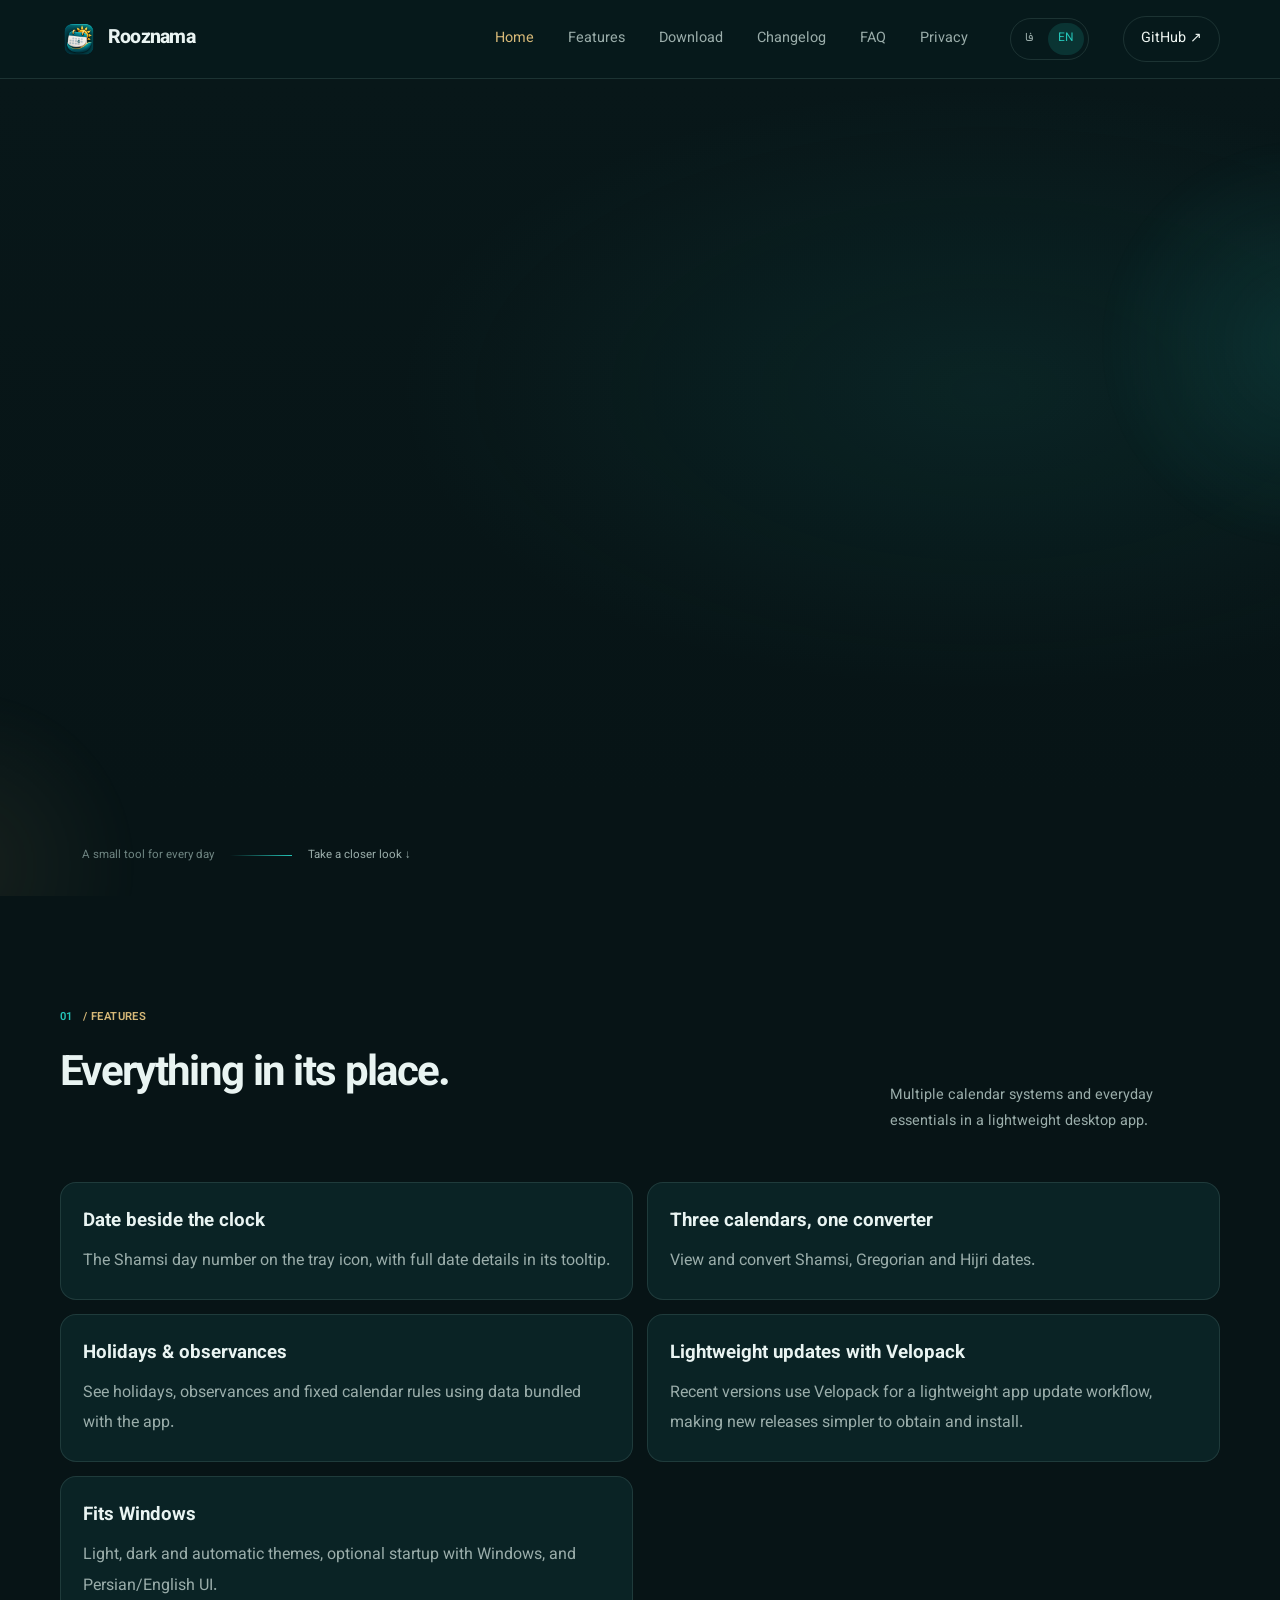
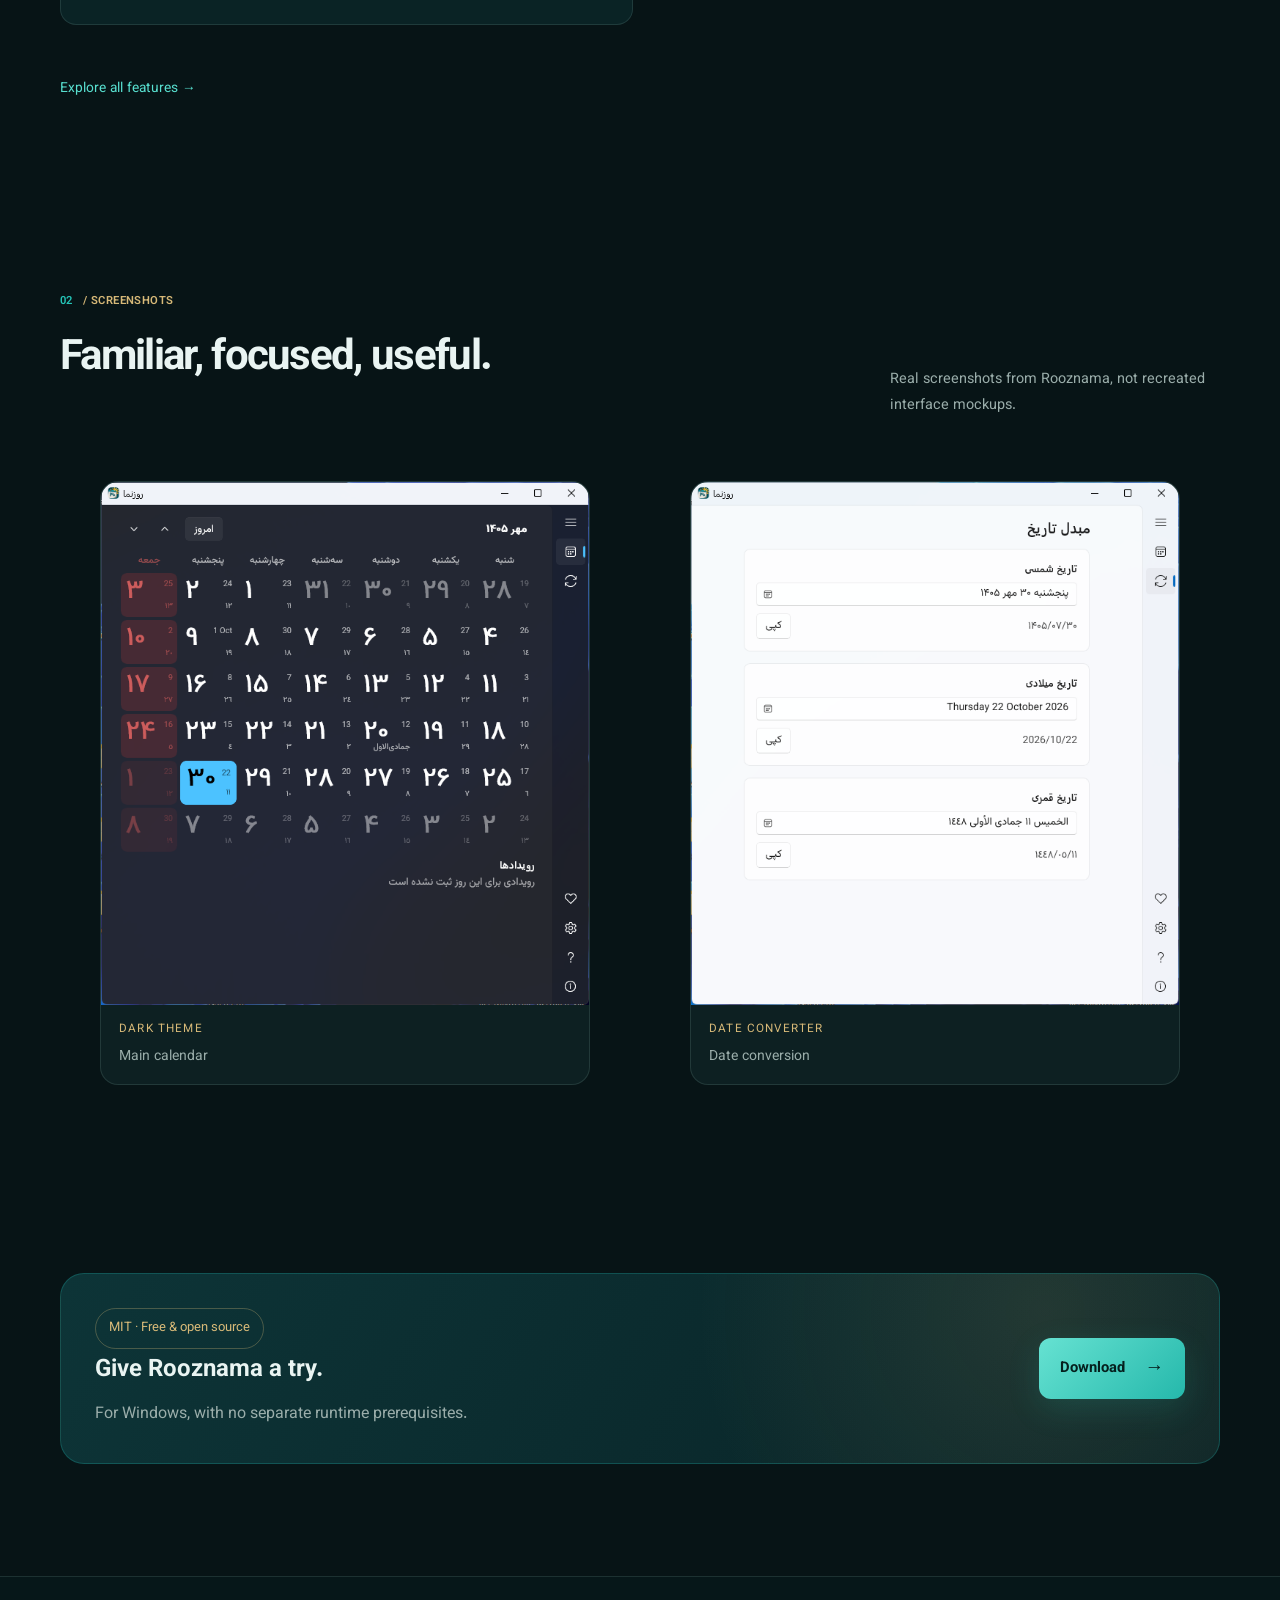
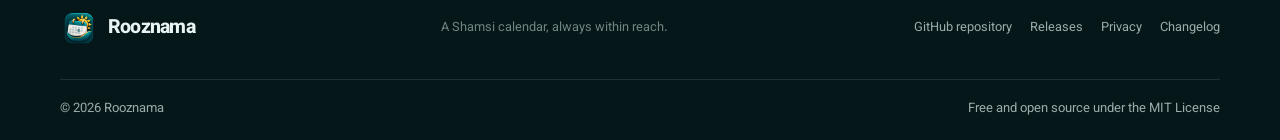
==== docs/en/index.html @ 038b2b31 "docs: Update website with multiple language" ====
<!DOCTYPE html>
<html dir="ltr" lang="en"><head><meta charset="utf-8"/><meta content="width=device-width,initial-scale=1" name="viewport"/><meta content="#071b1d" name="theme-color"/><title>Rooznama | Shamsi Calendar for Windows</title><meta content="Rooznama is a free, open-source Shamsi (Jalali) calendar for Windows, with a system tray date, calendar flyout, Shamsi, Gregorian and Hijri conversion, and lightweight Velopack updates." name="description"/><meta content="index,follow,max-image-preview:large" name="robots"/><link href="https://abulhallaj.github.io/rooznama/en/" rel="canonical"/><link href="../favico.ico" rel="icon" sizes="any"/><link href="../assets/apple-touch-icon.png" rel="apple-touch-icon"/><link href="../styles.css" rel="stylesheet"/><link href="https://abulhallaj.github.io/rooznama/fa/" hreflang="fa" rel="alternate"/><link href="https://abulhallaj.github.io/rooznama/en/" hreflang="en" rel="alternate"/><link href="https://abulhallaj.github.io/rooznama/en/" hreflang="x-default" rel="alternate"/><meta content="website" property="og:type"/><meta content="Rooznama | روزنما" property="og:site_name"/><meta content="Rooznama | Shamsi Calendar for Windows" property="og:title"/><meta content="Rooznama is a free, open-source Shamsi (Jalali) calendar for Windows, with a system tray date, calendar flyout, Shamsi, Gregorian and Hijri conversion, and lightweight Velopack updates." property="og:description"/><meta content="https://abulhallaj.github.io/rooznama/assets/rooznama-icon-512.png" property="og:image"/><meta content="https://abulhallaj.github.io/rooznama/en/" property="og:url"/><script type="application/ld+json">{"@context":"https://schema.org","@type":"SoftwareApplication","name":"Rooznama","alternateName":"روزنما","description":"A free, open-source Shamsi calendar for Windows, with a system tray date, Shamsi, Gregorian and Hijri conversion, and lightweight Velopack updates.","url":"https://abulhallaj.github.io/rooznama/en/","operatingSystem":"Windows 10 version 1809 or later","applicationCategory":"UtilitiesApplication","softwareVersion":"0.10.0","license":"https://github.com/Abulhallaj/rooznama/blob/main/LICENSE","codeRepository":"https://github.com/Abulhallaj/rooznama","downloadUrl":"https://github.com/Abulhallaj/rooznama/releases/latest","offers":{"@type":"Offer","price":"0","priceCurrency":"USD"}}</script></head><body><a class="skip-link" href="#main">Skip to content</a><header class="site-header"><div class="container nav-wrap"><a class="brand" href="./"><img alt="" src="../assets/rooznama-icon-512.png"/><span>Rooznama</span></a><button aria-controls="primary-nav" aria-expanded="false" aria-label="Open menu" class="menu-toggle" type="button"><span></span><span></span></button><nav aria-label="Main navigation" class="nav" id="primary-nav"><a aria-current="page" href="./">Home</a><a href="features/">Features</a><a href="download/">Download</a><a href="changelog/">Changelog</a><a href="faq/">FAQ</a><a href="privacy/">Privacy</a><div class="lang-switch"><a class="" href="../fa/">فا</a><a class="active" href="./">EN</a></div><a class="nav-github" href="https://github.com/Abulhallaj/rooznama" rel="noopener noreferrer" target="_blank">GitHub ↗</a></nav></div></header><main id="main"><section class="hero home-hero" id="top"><div class="hero-glow hero-glow-a"></div><div class="hero-glow hero-glow-b"></div><div class="container hero-grid"><div class="hero-copy reveal"><div class="eyebrow"><span class="eyebrow-dot"></span> A Shamsi calendar for Windows</div><h1>Your date,<br/><span>always within reach.</span></h1><p class="hero-lead">Rooznama brings the Persian (Jalali) calendar to the part of Windows you visit every day: the system tray.</p><p class="hero-detail">See the Shamsi day on the tray icon, open the calendar with a click, and keep Shamsi, Gregorian and Hijri dates close at hand.</p><div class="hero-actions"><a class="button button-primary" href="download/">Get Rooznama <span class="button-arrow">→</span></a><a class="button button-quiet" href="features/">Explore features</a></div><div class="hero-meta"><span>✓ Free &amp; open source</span><span>✓ Works offline for everyday use</span><span>✓ Persian &amp; English</span></div></div><div class="hero-product reveal"><div class="product-window main-window"><div class="window-top"><span class="window-title">Rooznama</span><span class="window-controls">—　□　×</span></div><img alt="Rooznama main calendar window" fetchpriority="high" src="../rooznama_mainwindow.png"/></div><div class="product-window flyout-window"><div class="flyout-label"><span class="live-dot"></span> Always close by</div><img alt="Rooznama calendar flyout beside the taskbar" src="../rooznama_flyoutwindow.png"/></div><div class="tray-tooltip-visual">
<div class="tray-tooltip-picture"><img class="tray-tooltip-light" src="../assets/rooznama_light_traytooltip.png" alt="Rooznama Shamsi and Gregorian date tooltip in light theme" loading="eager"/><img class="tray-tooltip-dark" src="../assets/rooznama_dark_traytooltip.png" alt="Rooznama Shamsi and Gregorian date tooltip in dark theme" loading="eager"/></div>
<span class="tray-tooltip-caption">SYSTEM TRAY · LIVE DATE</span></div></div><div class="container hero-bottom"><span>A small tool for every day</span><span class="scroll-line"></span><a href="#screenshots">Take a closer look ↓</a></div></section>
<section class="home-features section-pad"><div class="container"><div class="section-heading"><div><div class="section-kicker"><span>01</span> / FEATURES</div><h2>Everything in its place.</h2></div><p>Multiple calendar systems and everyday essentials in a lightweight desktop app.</p></div><div class="feature-list"><article><h3>Date beside the clock</h3><p>The Shamsi day number on the tray icon, with full date details in its tooltip.</p></article><article><h3>Three calendars, one converter</h3><p>View and convert Shamsi, Gregorian and Hijri dates.</p></article><article><h3>Holidays &amp; observances</h3><p>See holidays, observances and fixed calendar rules using data bundled with the app.</p></article><article><h3>Lightweight updates with Velopack</h3><p>Recent versions use Velopack for a lightweight app update workflow, making new releases simpler to obtain and install.</p></article><article><h3>Fits Windows</h3><p>Light, dark and automatic themes, optional startup with Windows, and Persian/English UI.</p></article></div><p style="margin-top:24px"><a class="text-link" href="features/">Explore all features →</a></p></div></section>
<section class="home-screens section-pad" id="screenshots"><div class="container"><div class="section-heading"><div><div class="section-kicker"><span>02</span> / SCREENSHOTS</div><h2>Familiar, focused, useful.</h2></div><p>Real screenshots from Rooznama, not recreated interface mockups.</p></div><div class="shot-grid"><figure class="shot-card"><img alt="Rooznama main calendar in dark theme" loading="lazy" src="../assets/rooznama_dark_calendar.png"/><figcaption><small>DARK THEME</small>Main calendar</figcaption></figure><figure class="shot-card"><img alt="Three-calendar date converter in light theme" loading="lazy" src="../assets/rooznama_light_dateconvertor.png"/><figcaption><small>DATE CONVERTER</small>Date conversion</figcaption></figure></div></div></section>
<section class="section-pad"><div class="container"><div class="cta-strip"><div><span class="license-mark">MIT · Free &amp; open source</span><h2>Give Rooznama a try.</h2><p>For Windows, with no separate runtime prerequisites.</p></div><a class="button button-primary" href="download/">Download <span class="button-arrow">→</span></a></div></div></section></main><footer class="site-footer"><div class="container footer-top"><a class="brand" href="./"><img alt="" src="../assets/rooznama-icon-512.png"/><span>Rooznama</span></a><p>A Shamsi calendar, always within reach.</p><div class="footer-links"><a href="https://github.com/Abulhallaj/rooznama" rel="noopener" target="_blank">GitHub repository</a><a href="https://github.com/Abulhallaj/rooznama/releases" rel="noopener" target="_blank">Releases</a><a href="privacy/">Privacy</a><a href="changelog/">Changelog</a></div></div><div class="container footer-bottom"><span>© 2026 Rooznama</span><span>Free and open source under the MIT License</span></div></footer><script defer="" src="../script.js"></script></body></html>
---- docs/styles.css ----
@charset "UTF-8";
@import url(https://fonts.googleapis.com/css2?family=Vazirmatn:wght@400;500;600;700;800&display=swap);
:root{
  color-scheme:dark;
  --bg:#071416;--bg-deep:#050d0f;--surface:#0d2022;--surface-2:#10282a;
  --text:#edf5f1;--muted:#9aadaa;--muted-2:#6f8582;
  --teal:#24c4b7;--teal-bright:#58e0d0;--gold:#d7b978;--line:rgba(179,220,210,.13);
  --font:"Vazirmatn","Segoe UI",Tahoma,sans-serif;
  --max:1160px;--radius:22px;--ease:cubic-bezier(.2,.75,.25,1)
}
*{box-sizing:border-box}
html{scroll-behavior:smooth;scroll-padding-top:90px}
body{margin:0;background:var(--bg);color:var(--text);font-family:var(--font);line-height:1.8;-webkit-font-smoothing:antialiased;overflow-x:hidden}
body:before{content:"";position:fixed;inset:0;pointer-events:none;z-index:-1;opacity:.17;background-image:linear-gradient(rgba(170,220,210,.045) 1px,transparent 1px),linear-gradient(90deg,rgba(170,220,210,.045) 1px,transparent 1px);background-size:64px 64px;mask-image:linear-gradient(to bottom,black,transparent 80%)}
a{color:inherit;text-decoration:none}
button{font:inherit}
img{display:block;max-width:100%}
.container{width:min(var(--max),calc(100% - 48px));margin-inline:auto}
.skip-link{position:absolute;top:-60px;right:20px;padding:10px 16px;background:var(--teal);color:#04201e;border-radius:8px;z-index:200}
.skip-link:focus{top:12px}
.site-header{position:sticky;top:0;z-index:100;background:rgba(5,16,18,.76);border-bottom:1px solid var(--line);backdrop-filter:blur(18px);-webkit-backdrop-filter:blur(18px)}
.nav-wrap{height:76px;display:flex;align-items:center;justify-content:space-between}
.brand{display:inline-flex;align-items:center;gap:12px;font-size:1.22rem;font-weight:800;letter-spacing:-.04em}
.brand-mark{width:31px;height:31px;border:1px solid rgba(88,224,208,.65);border-radius:10px;display:grid;grid-template-columns:repeat(2,1fr);gap:3px;padding:6px;transform:rotate(-7deg);box-shadow:0 0 24px rgba(36,196,183,.14)}
.brand-mark span{background:var(--teal);border-radius:2px}
.brand-mark span:nth-child(2),.brand-mark span:nth-child(3){background:var(--gold)}
.nav{display:flex;align-items:center;gap:34px;color:var(--muted);font-size:.9rem}
.nav>a{transition:color .2s}
.nav>a:hover{color:var(--teal-bright)}
.nav .nav-github{padding:9px 17px;border:1px solid var(--line);border-radius:999px;color:var(--text)}
.nav-github span{color:var(--gold);margin-right:4px}
.menu-toggle{display:none;background:none;border:1px solid var(--line);border-radius:10px;width:44px;height:42px;padding:11px;cursor:pointer}
.menu-toggle span{display:block;height:1px;background:var(--text);margin:6px 0}
.hero{position:relative;min-height:720px;padding:88px 0 30px;overflow:hidden;background:radial-gradient(ellipse at 77% 38%,rgba(22,105,99,.17),transparent 42%),linear-gradient(180deg,#081719 0%,#071416 88%)}
.hero-grid{position:relative;display:grid;grid-template-columns:.92fr 1.08fr;align-items:center;gap:52px;min-height:560px}
.hero-glow{position:absolute;border-radius:50%;filter:blur(2px);pointer-events:none}
.hero-glow-a{width:430px;height:430px;right:-240px;top:50px;background:radial-gradient(circle,rgba(36,196,183,.12),transparent 68%)}
.hero-glow-b{width:360px;height:360px;left:-220px;bottom:-150px;background:radial-gradient(circle,rgba(215,185,120,.08),transparent 70%)}
.eyebrow,.section-kicker{display:flex;align-items:center;gap:10px;color:var(--gold);font-size:.76rem;font-weight:600;letter-spacing:.08em}
.eyebrow{margin-bottom:23px}
.eyebrow-dot,.live-dot{width:7px;height:7px;background:var(--teal);border-radius:50%;box-shadow:0 0 14px var(--teal)}
.hero h1{font-size:clamp(2.7rem,5.4vw,5rem);line-height:1.28;letter-spacing:-.055em;margin:0 0 22px;font-weight:800}
.hero h1 span{color:var(--teal-bright);text-shadow:0 0 42px rgba(36,196,183,.15)}
.hero-lead{font-size:1.18rem;line-height:2;color:#d8e5df;margin:0 0 12px;max-width:560px}
.hero-detail{font-size:.95rem;color:var(--muted);max-width:540px;margin:0 0 30px}
.hero-actions{display:flex;align-items:center;gap:14px;flex-wrap:wrap}
.button{display:inline-flex;align-items:center;justify-content:center;gap:20px;padding:13px 21px;border-radius:12px;font-size:.92rem;font-weight:700;transition:transform .25s var(--ease),box-shadow .25s,border-color .25s}
.button:hover{transform:translateY(-3px)}
.button-primary{color:#05201e;background:linear-gradient(135deg,#66e2d2,#25b8ab);box-shadow:0 10px 32px rgba(36,196,183,.16)}
.button-primary:hover{box-shadow:0 14px 36px rgba(36,196,183,.27)}
.button-arrow{font-size:1.2rem}
.button-quiet{color:var(--muted);border:1px solid var(--line);background:rgba(255,255,255,.018)}
.button-quiet:hover{border-color:rgba(88,224,208,.4);color:var(--text)}
.hero-meta{display:flex;flex-wrap:wrap;gap:20px;margin-top:32px;color:var(--muted-2);font-size:.78rem}
.meta-check{font-style:normal;color:var(--teal);margin-left:6px}
.hero-product{position:relative;min-height:510px;display:flex;align-items:center;justify-content:center}
.product-orbit{position:absolute;border:1px solid rgba(88,224,208,.13);border-radius:50%;transform:rotate(-18deg)}
.orbit-one{width:530px;height:340px}
.orbit-two{width:600px;height:420px;border-color:rgba(215,185,120,.11);transform:rotate(28deg)}
.product-window{position:absolute;background:#e9edf0;border:1px solid rgba(255,255,255,.45);border-radius:13px;overflow:hidden;box-shadow:0 32px 90px rgba(0,0,0,.5),0 0 0 7px rgba(255,255,255,.035)}
.main-window{width:min(66%,370px);right:8%;top:50px;transform:rotate(-3deg);z-index:2}
.window-top{height:30px;background:#e9edf0;color:#273238;display:flex;justify-content:space-between;align-items:center;padding:0 11px;font-size:10px}
.window-title{display:flex;align-items:center;gap:7px}
.mini-mark{width:9px;height:9px;border-radius:3px;background:#21b8aa}
.window-controls{direction:ltr;color:#566168}
.main-window img{width:100%;height:auto}
.flyout-window{width:min(47%,260px);left:3%;bottom:27px;transform:rotate(4deg);z-index:3;border-radius:12px}
.flyout-window img{width:100%;height:auto}
.flyout-label{display:flex;align-items:center;gap:8px;background:#f7f8f8;color:#40504f;padding:9px 12px;font-size:10px}
.flyout-label .live-dot{width:6px;height:6px}
.floating-note{position:absolute;left:0;top:82px;z-index:4;display:flex;align-items:center;gap:11px;padding:12px 16px;background:rgba(13,32,34,.9);border:1px solid rgba(88,224,208,.22);border-radius:14px;box-shadow:0 16px 40px rgba(0,0,0,.25);backdrop-filter:blur(12px)}
.note-icon{display:grid;place-items:center;width:38px;height:38px;border-radius:11px;background:rgba(36,196,183,.15);color:var(--teal-bright);font-weight:800}
.floating-note strong,.floating-note small{display:block}
.floating-note strong{font-size:.78rem}
.floating-note small{font-size:.68rem;color:var(--muted)}
.hero-bottom{display:flex;align-items:center;gap:16px;color:var(--muted-2);font-size:.72rem;margin-top:30px}
.hero-bottom a{color:var(--muted)}
.scroll-line{height:1px;width:62px;background:linear-gradient(90deg,transparent,var(--teal))}
.section-pad{padding:112px 0}
.intro-section{background:#09191b;border-block:1px solid var(--line)}
.intro-grid{display:grid;grid-template-columns:.55fr 1fr .9fr;gap:48px;align-items:start}
.section-kicker{font-size:.7rem;letter-spacing:.04em}
.section-kicker span{color:var(--teal)}
.intro-content h2,.showcase-copy h2,.download-copy h2{font-size:clamp(2rem,4vw,3.45rem);line-height:1.35;letter-spacing:-.045em;margin:0 0 20px}
.intro-content h2 em,.download-copy h2 em{font-style:normal;color:var(--teal-bright)}
.intro-content>p,.showcase-copy>p,.download-copy>p{color:var(--muted);font-size:.98rem;line-height:2.1;margin:0;max-width:520px}
.intro-points{display:flex;gap:24px;margin-top:34px;flex-wrap:wrap}
.intro-points div{display:flex;flex-direction:column;gap:3px}
.intro-points b{font-size:.7rem;color:var(--gold);font-weight:500;letter-spacing:.1em}
.intro-points span{font-size:.8rem;color:#d9e4df}
.experience-shot,.main-shot{margin:0;position:relative;background:#101d1f;border:1px solid var(--line);border-radius:18px;padding:12px;box-shadow:0 24px 70px rgba(0,0,0,.24)}
.experience-shot{max-width:290px;justify-self:end}
.experience-shot img{width:100%;border-radius:8px}
.shot-caption,.shot-topline{display:flex;justify-content:space-between;color:#7e9994;font:9px/1.5 "Segoe UI",sans-serif;letter-spacing:.12em;padding:5px 5px 12px;direction:ltr}
.experience-shot figcaption{font-size:.73rem;color:var(--muted);padding:12px 5px 3px}
.features-section{background:linear-gradient(180deg,#071416,#09191b)}
.section-heading{display:flex;justify-content:space-between;align-items:end;gap:30px;margin-bottom:42px}
.section-heading h2{font-size:clamp(2rem,4vw,3rem);margin:10px 0 0;letter-spacing:-.04em}
.section-heading>p{color:var(--muted);max-width:330px;font-size:.9rem;margin:0 0 5px}
.feature-grid{display:grid;grid-template-columns:repeat(3,1fr);gap:15px}
.feature-card{position:relative;min-height:245px;padding:27px 26px;border:1px solid var(--line);border-radius:18px;background:linear-gradient(145deg,rgba(19,48,49,.78),rgba(10,27,29,.82));overflow:hidden;transition:transform .3s var(--ease),border-color .3s,background .3s}
.feature-card:hover{transform:translateY(-5px);border-color:rgba(88,224,208,.35);background:linear-gradient(145deg,rgba(22,61,60,.88),rgba(10,27,29,.9))}
.feature-card-large{grid-column:span 2;display:flex;align-items:center;gap:26px;min-height:245px}
.feature-symbol{width:48px;height:48px;display:grid;place-items:center;border:1px solid rgba(88,224,208,.22);border-radius:14px;color:var(--teal-bright);font-size:1.45rem;background:rgba(36,196,183,.07);margin-bottom:24px}
.feature-card-large .feature-symbol{flex:0 0 78px;width:78px;height:78px;font-size:1.65rem}
.symbol-calendar{position:relative;font-size:1.1rem!important;font-weight:800}
.symbol-calendar:before{content:"";position:absolute;top:15px;left:12px;right:12px;height:1px;background:rgba(88,224,208,.35)}
.feature-index{font:9px/1.4 "Segoe UI",sans-serif;letter-spacing:.14em;color:var(--gold)}
.feature-card h3{font-size:1.08rem;margin:8px 0}
.feature-card p{font-size:.83rem;color:var(--muted);line-height:2;margin:0;max-width:460px}
.feature-card-wide{grid-column:span 2;display:flex;align-items:center;gap:22px;min-height:205px}
.feature-card-wide .feature-symbol{flex:0 0 54px;margin:0}
.wide-decoration{font:700 6rem/1 "Segoe UI",sans-serif;color:rgba(88,224,208,.055);margin-right:auto}
.showcase-section{background:#0b1c1e;border-block:1px solid var(--line)}
.showcase-grid{display:grid;grid-template-columns:.7fr 1.3fr;align-items:center;gap:75px}
.showcase-copy h2{margin-top:15px}
.text-link{display:inline-flex;align-items:center;gap:12px;margin-top:28px;color:var(--teal-bright);font-size:.86rem}
.text-link span{font-size:1.1rem}
.main-shot{max-width:650px;justify-self:end}
.main-shot img{width:100%;border-radius:8px}
.download-section{padding:100px 0 120px}
.download-panel{position:relative;display:grid;grid-template-columns:1fr .75fr;align-items:center;min-height:420px;padding:65px 7%;border:1px solid rgba(88,224,208,.2);border-radius:26px;overflow:hidden;background:radial-gradient(ellipse at 78% 50%,rgba(36,196,183,.14),transparent 42%),linear-gradient(125deg,#102b2b,#0a1b1d 68%);box-shadow:0 30px 90px rgba(0,0,0,.2)}
.download-copy{position:relative;z-index:2}
.download-copy h2{margin:14px 0}
.download-copy>p{max-width:480px;margin-bottom:25px}
.download-copy .button{margin-top:2px}
.download-note{display:block;color:var(--muted-2);font-size:.7rem;margin-top:15px}
.download-visual{position:relative;min-height:270px;display:grid;place-items:center}
.download-card{position:relative;z-index:2;width:190px;height:235px;border:1px solid rgba(220,244,234,.25);border-radius:20px;background:linear-gradient(145deg,rgba(28,72,69,.9),rgba(8,25,27,.94));box-shadow:0 24px 65px rgba(0,0,0,.35);display:flex;flex-direction:column;align-items:center;justify-content:center;transform:rotate(7deg)}
.download-logo{width:62px;height:62px;display:grid;place-items:center;border:1px solid rgba(88,224,208,.45);border-radius:18px;color:var(--teal-bright);font-size:2.1rem;font-weight:800;box-shadow:0 0 35px rgba(36,196,183,.12);margin-bottom:16px}
.download-card strong{font-size:1.3rem}
.download-card small{color:var(--muted);font-size:.7rem}
.download-card-line{height:1px;width:70%;background:var(--line);margin:22px 0 12px}
.download-card-type{font:9px "Segoe UI",sans-serif;letter-spacing:.18em;color:var(--gold)}
.download-ring{position:absolute;width:310px;height:310px;border:1px solid rgba(215,185,120,.17);border-radius:50%;box-shadow:0 0 0 34px rgba(215,185,120,.025),0 0 0 70px rgba(88,224,208,.018)}
.site-footer{border-top:1px solid var(--line);background:#050f11}
.footer-top{display:flex;align-items:center;justify-content:space-between;gap:25px;padding:34px 0}
.footer-top>p{color:var(--muted-2);font-size:.8rem;margin:0}
.footer-links{display:flex;gap:22px;color:var(--muted);font-size:.8rem}
.footer-links a:hover{color:var(--teal)}
.footer-bottom{border-top:1px solid var(--line);padding:16px 0 22px;display:flex;justify-content:space-between;color:var(--muted-2);font-size:.7rem}
.footer-bottom i{font-style:normal;color:var(--gold);margin-right:5px}
.reveal{opacity:0;transform:translateY(18px);transition:opacity .7s var(--ease),transform .7s var(--ease)}
.reveal.is-visible{opacity:1;transform:translateY(0)}
@media(max-width:980px){
 .hero-grid{gap:20px;grid-template-columns:.95fr 1.05fr}.hero-product{min-height:440px}.main-window{width:70%;right:4%}.flyout-window{width:48%}
 .intro-grid{grid-template-columns:.35fr 1fr;gap:30px}.experience-shot{grid-column:2;justify-self:start;max-width:230px;margin-top:15px}
 .showcase-grid{gap:40px}.feature-grid{grid-template-columns:repeat(2,1fr)}
}
@media(max-width:700px){
 .container{width:min(100% - 34px,var(--max))}
 .nav-wrap{height:66px}.menu-toggle{display:block}
 .nav{display:none;position:absolute;top:65px;left:17px;right:17px;padding:17px;background:rgba(7,20,22,.97);border:1px solid var(--line);border-radius:15px;box-shadow:0 20px 40px rgba(0,0,0,.3);flex-direction:column;align-items:stretch;gap:0}
 .nav.is-open{display:flex}.nav>a{padding:12px 8px}.nav .nav-github{margin-top:7px;text-align:center}
 .hero{padding:60px 0 25px}.hero-grid{display:flex;flex-direction:column;align-items:stretch;gap:25px;min-height:0}
 .hero h1{font-size:clamp(2.65rem,12vw,4rem)}.hero-lead{font-size:1.05rem}.hero-detail{font-size:.88rem}
 .hero-product{min-height:410px;width:100%;max-width:480px;margin:0 auto}.main-window{width:68%;right:9%;top:35px}.flyout-window{width:44%;left:3%;bottom:20px}.orbit-one{width:95%;height:280px}.orbit-two{width:105%;height:340px}.floating-note{left:0;top:58px;padding:9px 11px}
 .hero-bottom{margin-top:12px}
 .section-pad{padding:76px 0}
 .intro-grid{grid-template-columns:1fr;gap:22px}.intro-content h2,.showcase-copy h2,.download-copy h2{font-size:2.35rem}
 .experience-shot{grid-column:auto;justify-self:center;max-width:240px;margin-top:5px}
 .section-heading{display:block}.section-heading>p{margin-top:15px}
 .feature-grid{grid-template-columns:1fr;gap:12px}.feature-card,.feature-card-large,.feature-card-wide{grid-column:auto;min-height:0;padding:23px}.feature-card-large{gap:17px}.feature-card-large .feature-symbol{flex-basis:60px;width:60px;height:60px}.feature-card-wide{gap:15px}
 .showcase-grid{grid-template-columns:1fr;gap:30px}.main-shot{justify-self:stretch}
 .download-section{padding:70px 0 80px}.download-panel{grid-template-columns:1fr;padding:38px 25px 25px;gap:15px}.download-visual{min-height:240px}.download-card{width:165px;height:205px}
 .footer-top{flex-wrap:wrap}.footer-top>p{order:3;width:100%}.footer-bottom{gap:10px;flex-wrap:wrap}
}
@media(max-width:390px){
 .hero-actions{align-items:stretch;flex-direction:column}.button{width:100%}.hero-product{min-height:350px}.floating-note{transform:scale(.88);transform-origin:left top}
 .feature-card-large{align-items:flex-start}.feature-card-large .feature-symbol{flex-basis:48px;width:48px;height:48px}
}
@media(prefers-reduced-motion:reduce){
 html{scroll-behavior:auto}
 *,*::before,*::after{animation-duration:.01ms!important;animation-iteration-count:1!important;transition-duration:.01ms!important}
 .reveal{opacity:1;transform:none}
}


/* Rooznama site pages — keeps the original deep-teal / turquoise / gold identity */
:root{--page-bg:#071416;--panel:#0d2022;--panel-2:#10282a;--line:rgba(179,220,210,.13);--muted:#9aadaa;--accent:#24c4b7;--gold:#d7b978;--page-width:1160px}
html{scroll-behavior:smooth;scroll-padding-top:100px}body{background:var(--page-bg);color:#e9f4f2;font-family:"Vazirmatn","Segoe UI",Tahoma,sans-serif}a{color:inherit}.container{width:min(var(--page-width),calc(100% - 44px));margin-inline:auto}
.site-header{position:sticky;top:0;z-index:50;background:rgba(7,27,29,.88);backdrop-filter:blur(18px);border-bottom:1px solid var(--line)}
.nav-wrap{min-height:78px}.brand img{width:38px;height:38px;object-fit:contain;border-radius:10px}.brand{gap:10px}.nav a[aria-current=page]{color:var(--gold)}
.lang-switch{display:inline-flex;gap:5px;border:1px solid var(--line);border-radius:99px;padding:4px;margin-inline-start:8px}.lang-switch a{padding:5px 10px;border-radius:99px;font-size:12px;text-decoration:none}.lang-switch a.active{background:rgba(35,197,189,.15);color:var(--accent)}
.page-hero{padding:78px 0 48px;position:relative;overflow:hidden}.page-hero:before{content:"";position:absolute;width:500px;height:500px;border-radius:50%;background:rgba(22,173,165,.1);filter:blur(80px);inset:-230px auto auto -100px;pointer-events:none}.page-hero .eyebrow{color:var(--gold)}.page-hero h1{font-size:clamp(36px,6vw,66px);line-height:1.25;margin:18px 0}.page-hero p{max-width:720px;color:var(--muted);font-size:17px;line-height:2}.page-content{padding:30px 0 100px}.content-grid{display:grid;grid-template-columns:repeat(2,minmax(0,1fr));gap:18px}.info-card,.content-panel{background:linear-gradient(145deg,rgba(15,49,52,.94),rgba(9,34,37,.94));border:1px solid var(--line);border-radius:20px;padding:26px}.info-card h2,.content-panel h2{margin:0 0 12px;font-size:23px}.info-card p,.content-panel p,.content-panel li{color:var(--muted);line-height:2}.content-panel{margin-bottom:18px}.content-panel h3{color:#eaf8f5;margin:24px 0 8px}.content-panel a,.text-accent{color:var(--accent)}.content-panel ul{padding-inline-start:24px}.shot-grid{display:grid;grid-template-columns:repeat(2,minmax(0,1fr));gap:20px}.shot-card{background:var(--panel);border:1px solid var(--line);border-radius:18px;overflow:hidden}.shot-card img{width:100%;display:block}.shot-card figcaption{padding:14px 18px;color:var(--muted);font-size:14px}.shot-card small{display:block;color:var(--gold);letter-spacing:.1em;margin-bottom:5px}.feature-list{display:grid;grid-template-columns:repeat(2,minmax(0,1fr));gap:14px}.feature-list article{padding:22px;border:1px solid var(--line);border-radius:16px;background:rgba(12,42,45,.7)}.feature-list h3{margin:0 0 8px}.feature-list p{margin:0;color:var(--muted);line-height:1.9}.download-options{display:grid;grid-template-columns:repeat(2,minmax(0,1fr));gap:16px}.download-option{padding:22px;border:1px solid var(--line);border-radius:18px;background:var(--panel)}.download-option h3{margin:0 0 8px}.download-option p{color:var(--muted);line-height:1.8}.download-option .button{margin-top:10px}.button{cursor:pointer}.button-secondary{border:1px solid var(--line);background:rgba(255,255,255,.035);color:#eaf8f5}.release-note{color:var(--muted);font-size:13px;line-height:1.8;margin-top:20px}.faq-item{border-bottom:1px solid var(--line);padding:18px 0}.faq-item summary{cursor:pointer;font-weight:700;color:#eaf8f5}.faq-item p{color:var(--muted);line-height:1.9;margin-bottom:0}.timeline-item{border-inline-start:2px solid var(--accent);padding:0 22px 22px;margin-inline-start:8px;position:relative}.timeline-item:before{content:"";position:absolute;inset-inline-start:-7px;top:5px;width:12px;height:12px;background:var(--gold);border-radius:50%}.timeline-item time{color:var(--gold);font-size:13px}.timeline-item h3{margin:6px 0}.timeline-item ul{color:var(--muted);line-height:1.9}.site-footer{border-top:1px solid var(--line);background:#061719}.footer-top{padding-block:32px}.footer-bottom{border-top:1px solid var(--line);padding-block:18px;color:var(--muted);font-size:13px}.footer-links{display:flex;gap:18px;flex-wrap:wrap}.footer-links a{text-decoration:none;color:var(--muted)}.footer-links a:hover{color:var(--accent)}
.hero-product .main-window img{width:100%;display:block}.hero-product .flyout-window img{width:100%;display:block}.home-hero{padding-top:65px}.home-hero .hero-grid{align-items:center}.home-hero .hero-copy h1{font-size:clamp(42px,6vw,70px)}.home-hero .hero-copy h1 span{color:var(--gold)}.home-hero .hero-lead{font-size:18px;line-height:2}.home-screens{padding:60px 0}.home-screens h2,.home-features h2{font-size:clamp(28px,4vw,42px);margin-bottom:26px}.cta-strip{border:1px solid rgba(35,197,189,.24);border-radius:24px;padding:34px;background:radial-gradient(circle at 85% 20%,rgba(215,185,120,.12),transparent 35%),linear-gradient(120deg,#0d3437,#092326);display:flex;align-items:center;justify-content:space-between;gap:20px}.cta-strip h2{margin:0 0 8px}.cta-strip p{margin:0;color:var(--muted)}.license-mark{display:inline-flex;align-items:center;gap:8px;border:1px solid rgba(215,185,120,.3);border-radius:99px;padding:8px 13px;color:var(--gold);font-size:13px}
@media(max-width:760px){.content-grid,.shot-grid,.feature-list,.download-options{grid-template-columns:1fr}.page-hero{padding:54px 0 30px}.page-content{padding-top:15px}.cta-strip{align-items:flex-start;flex-direction:column}.lang-switch{margin:10px 0}.site-header .nav-wrap{flex-wrap:wrap}.page-hero p{font-size:15px}}

/* Hero product screenshots: preserve the real application silhouette. */
.hero-product .product-window{background:transparent;border:0;border-radius:0;overflow:visible;box-shadow:none}
.hero-product .main-window,.hero-product .flyout-window{transform:none}
.hero-product .window-top,.hero-product .flyout-label{display:none}
.hero-product .main-window img,.hero-product .flyout-window img{border:0;border-radius:0;box-shadow:0 24px 65px rgba(0,0,0,.38)}


/* System-tray tooltip hero composition */
.home-hero .hero-product{isolation:isolate}
.tray-tooltip-visual{position:absolute;z-index:5;width:clamp(205px,48%,310px);right:0;bottom:5px;transform:translateY(7px);filter:drop-shadow(0 18px 28px rgba(0,0,0,.35));animation:tray-float 5.5s ease-in-out infinite}
.tray-tooltip-picture{display:block;position:relative;aspect-ratio:307/144}
.tray-tooltip-picture img{position:absolute;inset:0;width:100%;height:100%;object-fit:contain;transition:opacity .35s ease,transform .35s ease}
.tray-tooltip-dark{opacity:0}
.tray-tooltip-visual:hover .tray-tooltip-light,.tray-tooltip-visual:focus-within .tray-tooltip-light{opacity:0}
.tray-tooltip-visual:hover .tray-tooltip-dark,.tray-tooltip-visual:focus-within .tray-tooltip-dark{opacity:1}
.tray-tooltip-visual:hover{transform:translateY(0) scale(1.025)}
.tray-tooltip-caption{display:block;text-align:center;margin-top:4px;color:var(--gold);font-size:9px;letter-spacing:.16em;font-weight:700}
@keyframes tray-float{0%,100%{translate:0 0}50%{translate:0 -7px}}
.feature-list article.feature-item{display:grid;grid-template-columns:116px minmax(0,1fr);align-items:center;gap:17px;min-width:0}
.feature-thumb{padding:0;border:1px solid rgba(179,220,210,.18);border-radius:12px;overflow:hidden;background:#081719;cursor:zoom-in;aspect-ratio:1/1;display:block;width:116px;transition:border-color .2s,transform .2s,box-shadow .2s}
.feature-thumb:hover,.feature-thumb:focus-visible{border-color:var(--teal-bright);transform:translateY(-2px);box-shadow:0 8px 24px rgba(0,0,0,.24);outline:none}
.feature-thumb img{width:100%;height:100%;object-fit:cover;object-position:top center}
.feature-item-copy{min-width:0}
.feature-item-copy h3{margin:0 0 7px}
.feature-item-copy p{margin:0}
.site-lightbox{position:fixed;inset:0;z-index:500;display:none;align-items:center;justify-content:center;padding:28px;background:rgba(1,8,9,.88);backdrop-filter:blur(10px);cursor:zoom-out}
.site-lightbox.is-open{display:flex}
.site-lightbox img{max-width:min(92vw,850px);max-height:88vh;width:auto;height:auto;object-fit:contain;border-radius:14px;box-shadow:0 25px 90px rgba(0,0,0,.5)}
.site-lightbox-close{position:absolute;top:18px;right:22px;width:44px;height:44px;border:1px solid rgba(255,255,255,.3);border-radius:50%;background:rgba(255,255,255,.1);color:white;font-size:27px;line-height:1;cursor:pointer}
.download-option .button-primary{color:#03201e;background:linear-gradient(135deg,#78f0df,#39d2c1);text-shadow:none;box-shadow:0 8px 24px rgba(36,196,183,.2)}
.download-option .button-primary:hover{color:#021816;box-shadow:0 12px 30px rgba(36,196,183,.34)}
@media(max-width:980px){.tray-tooltip-visual{width:47%;right:-1%;bottom:2px}.feature-list article.feature-item{grid-template-columns:100px minmax(0,1fr)}.feature-thumb{width:100px}}
@media(max-width:700px){.tray-tooltip-visual{width:min(70%,285px);right:0;bottom:0}.hero-product{padding-bottom:72px}.feature-list article.feature-item{grid-template-columns:88px minmax(0,1fr);gap:13px}.feature-thumb{width:88px}}
@media(prefers-reduced-motion:reduce){.tray-tooltip-visual{animation:none}}

.feature-item:first-child .feature-thumb img{object-fit:contain;background:#101b1d}
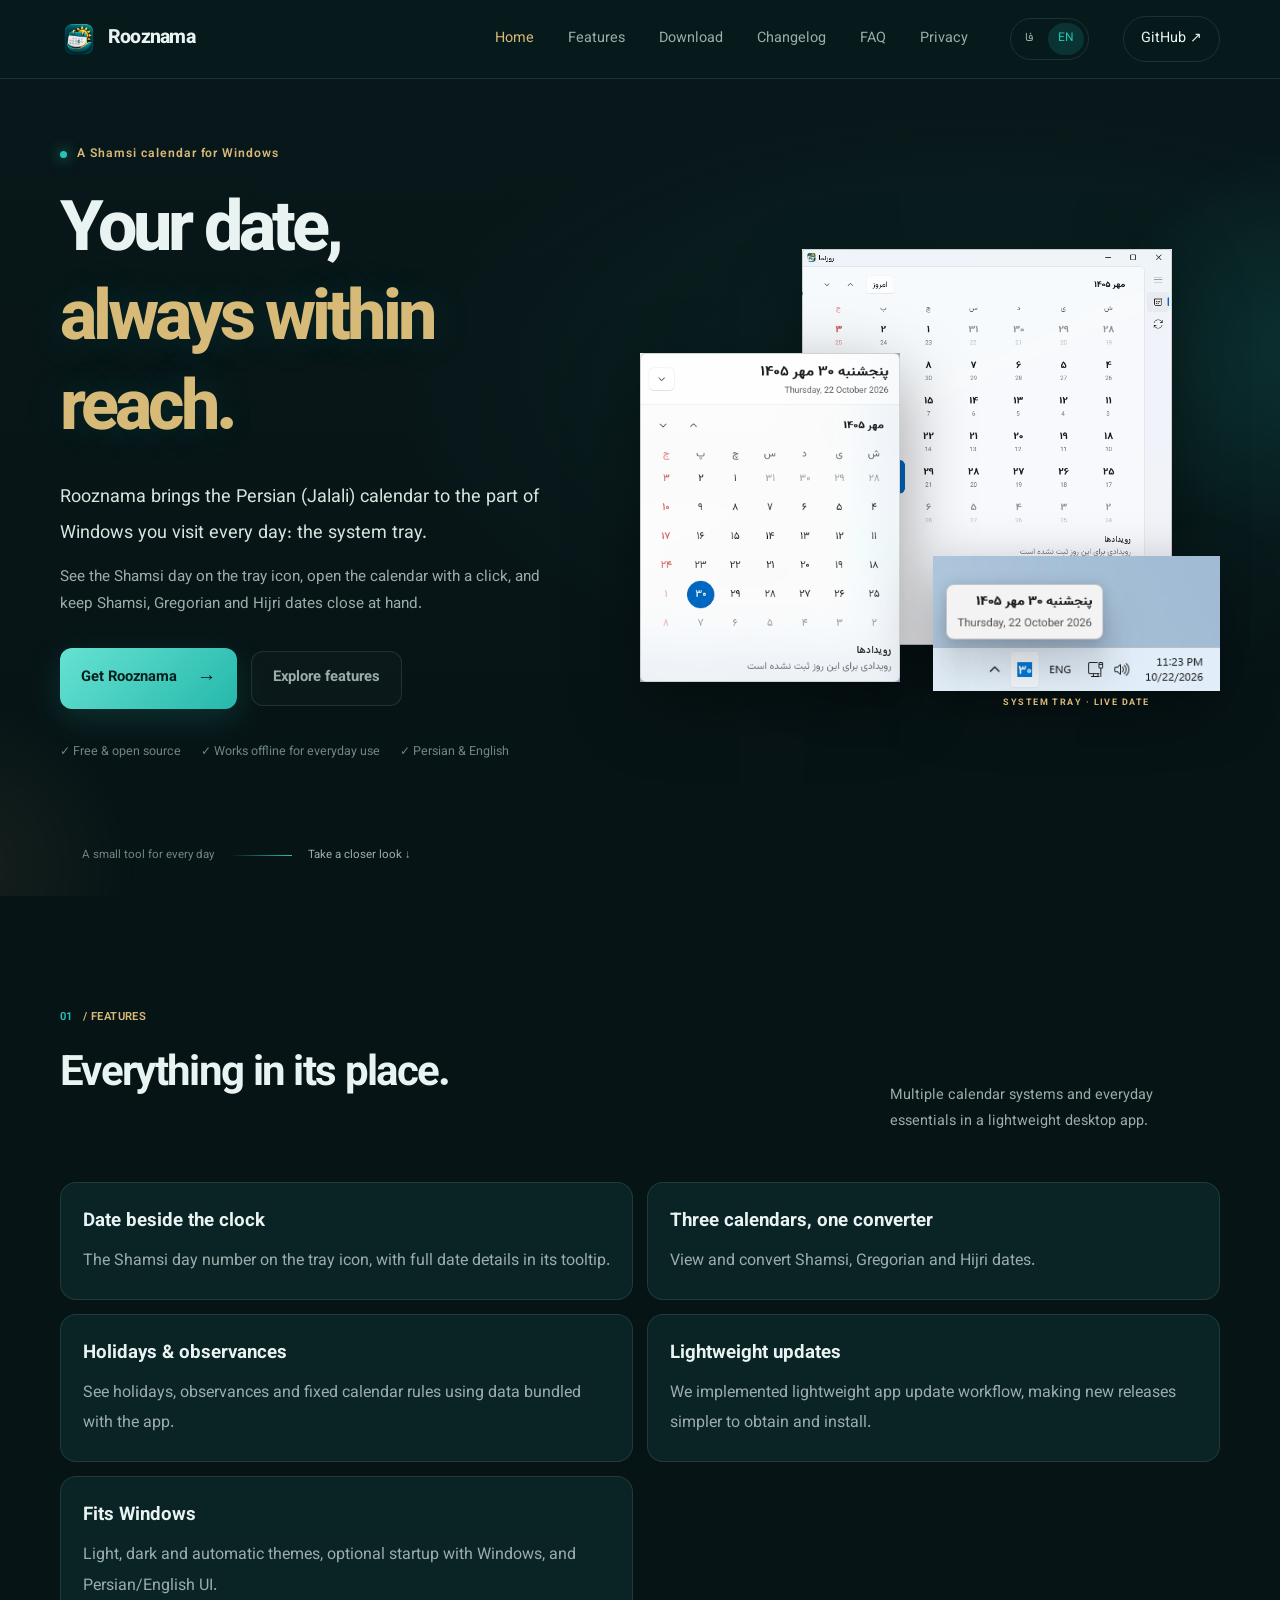
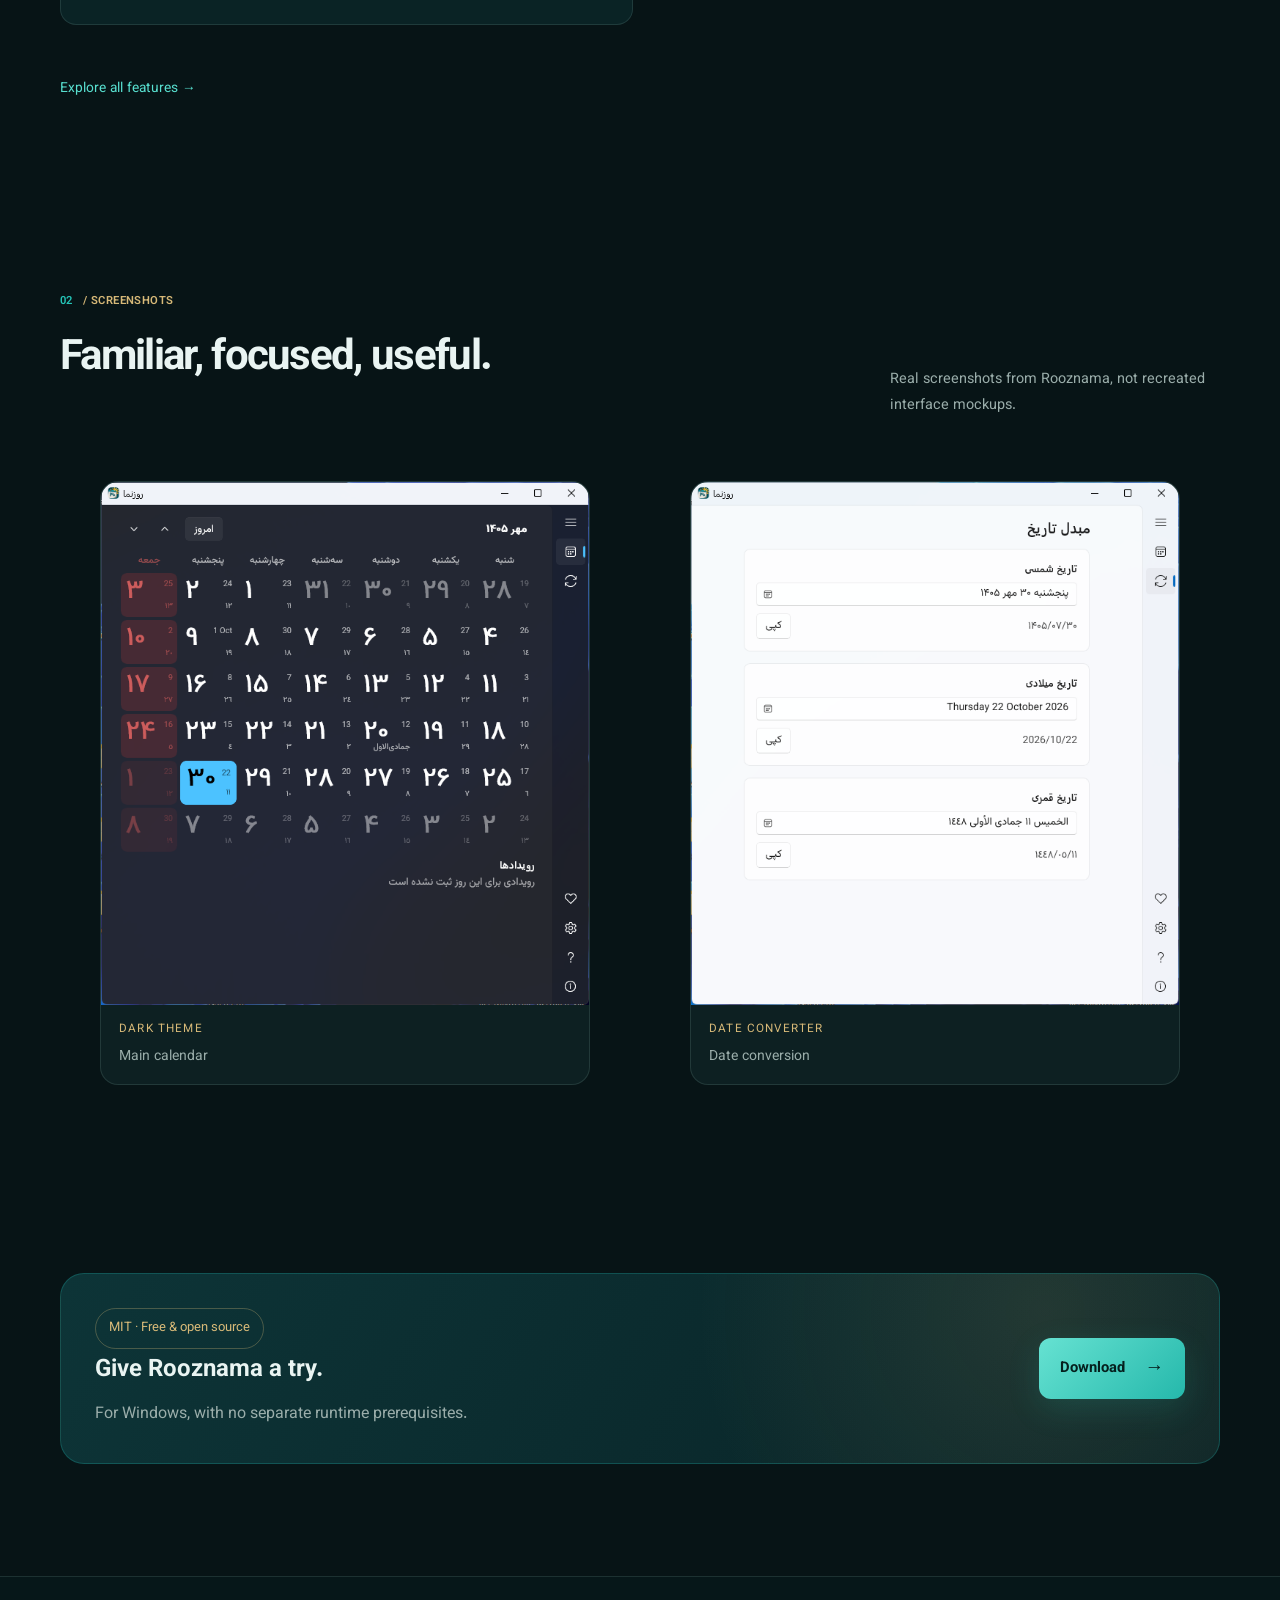
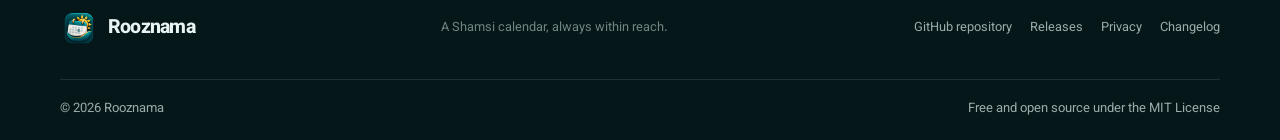
==== commit dbf902d7: "docs: fix typo of some texts and missed script" ====
--- a/docs/en/index.html
+++ b/docs/en/index.html
@@ -1,7 +1,7 @@
 <!DOCTYPE html>
-<html dir="ltr" lang="en"><head><meta charset="utf-8"/><meta content="width=device-width,initial-scale=1" name="viewport"/><meta content="#071b1d" name="theme-color"/><title>Rooznama | Shamsi Calendar for Windows</title><meta content="Rooznama is a free, open-source Shamsi (Jalali) calendar for Windows, with a system tray date, calendar flyout, Shamsi, Gregorian and Hijri conversion, and lightweight Velopack updates." name="description"/><meta content="index,follow,max-image-preview:large" name="robots"/><link href="https://abulhallaj.github.io/rooznama/en/" rel="canonical"/><link href="../favico.ico" rel="icon" sizes="any"/><link href="../assets/apple-touch-icon.png" rel="apple-touch-icon"/><link href="../styles.css" rel="stylesheet"/><link href="https://abulhallaj.github.io/rooznama/fa/" hreflang="fa" rel="alternate"/><link href="https://abulhallaj.github.io/rooznama/en/" hreflang="en" rel="alternate"/><link href="https://abulhallaj.github.io/rooznama/en/" hreflang="x-default" rel="alternate"/><meta content="website" property="og:type"/><meta content="Rooznama | روزنما" property="og:site_name"/><meta content="Rooznama | Shamsi Calendar for Windows" property="og:title"/><meta content="Rooznama is a free, open-source Shamsi (Jalali) calendar for Windows, with a system tray date, calendar flyout, Shamsi, Gregorian and Hijri conversion, and lightweight Velopack updates." property="og:description"/><meta content="https://abulhallaj.github.io/rooznama/assets/rooznama-icon-512.png" property="og:image"/><meta content="https://abulhallaj.github.io/rooznama/en/" property="og:url"/><script type="application/ld+json">{"@context":"https://schema.org","@type":"SoftwareApplication","name":"Rooznama","alternateName":"روزنما","description":"A free, open-source Shamsi calendar for Windows, with a system tray date, Shamsi, Gregorian and Hijri conversion, and lightweight Velopack updates.","url":"https://abulhallaj.github.io/rooznama/en/","operatingSystem":"Windows 10 version 1809 or later","applicationCategory":"UtilitiesApplication","softwareVersion":"0.10.0","license":"https://github.com/Abulhallaj/rooznama/blob/main/LICENSE","codeRepository":"https://github.com/Abulhallaj/rooznama","downloadUrl":"https://github.com/Abulhallaj/rooznama/releases/latest","offers":{"@type":"Offer","price":"0","priceCurrency":"USD"}}</script></head><body><a class="skip-link" href="#main">Skip to content</a><header class="site-header"><div class="container nav-wrap"><a class="brand" href="./"><img alt="" src="../assets/rooznama-icon-512.png"/><span>Rooznama</span></a><button aria-controls="primary-nav" aria-expanded="false" aria-label="Open menu" class="menu-toggle" type="button"><span></span><span></span></button><nav aria-label="Main navigation" class="nav" id="primary-nav"><a aria-current="page" href="./">Home</a><a href="features/">Features</a><a href="download/">Download</a><a href="changelog/">Changelog</a><a href="faq/">FAQ</a><a href="privacy/">Privacy</a><div class="lang-switch"><a class="" href="../fa/">فا</a><a class="active" href="./">EN</a></div><a class="nav-github" href="https://github.com/Abulhallaj/rooznama" rel="noopener noreferrer" target="_blank">GitHub ↗</a></nav></div></header><main id="main"><section class="hero home-hero" id="top"><div class="hero-glow hero-glow-a"></div><div class="hero-glow hero-glow-b"></div><div class="container hero-grid"><div class="hero-copy reveal"><div class="eyebrow"><span class="eyebrow-dot"></span> A Shamsi calendar for Windows</div><h1>Your date,<br/><span>always within reach.</span></h1><p class="hero-lead">Rooznama brings the Persian (Jalali) calendar to the part of Windows you visit every day: the system tray.</p><p class="hero-detail">See the Shamsi day on the tray icon, open the calendar with a click, and keep Shamsi, Gregorian and Hijri dates close at hand.</p><div class="hero-actions"><a class="button button-primary" href="download/">Get Rooznama <span class="button-arrow">→</span></a><a class="button button-quiet" href="features/">Explore features</a></div><div class="hero-meta"><span>✓ Free &amp; open source</span><span>✓ Works offline for everyday use</span><span>✓ Persian &amp; English</span></div></div><div class="hero-product reveal"><div class="product-window main-window"><div class="window-top"><span class="window-title">Rooznama</span><span class="window-controls">—　□　×</span></div><img alt="Rooznama main calendar window" fetchpriority="high" src="../rooznama_mainwindow.png"/></div><div class="product-window flyout-window"><div class="flyout-label"><span class="live-dot"></span> Always close by</div><img alt="Rooznama calendar flyout beside the taskbar" src="../rooznama_flyoutwindow.png"/></div><div class="tray-tooltip-visual">
+<html dir="ltr" lang="en"><head><meta charset="utf-8"/><meta content="width=device-width,initial-scale=1" name="viewport"/><meta content="#071b1d" name="theme-color"/><title>Rooznama | Shamsi Calendar for Windows</title><meta content="Rooznama is a free, open-source Shamsi (Jalali) calendar for Windows, with a system tray date, calendar flyout, Shamsi, Gregorian and Hijri conversion, and lightweight updates." name="description"/><meta content="index,follow,max-image-preview:large" name="robots"/><link href="https://abulhallaj.github.io/rooznama/en/" rel="canonical"/><link href="../favico.ico" rel="icon" sizes="any"/><link href="../assets/apple-touch-icon.png" rel="apple-touch-icon"/><link href="../styles.css" rel="stylesheet"/><link href="https://abulhallaj.github.io/rooznama/fa/" hreflang="fa" rel="alternate"/><link href="https://abulhallaj.github.io/rooznama/en/" hreflang="en" rel="alternate"/><link href="https://abulhallaj.github.io/rooznama/en/" hreflang="x-default" rel="alternate"/><meta content="website" property="og:type"/><meta content="Rooznama | روزنما" property="og:site_name"/><meta content="Rooznama | Shamsi Calendar for Windows" property="og:title"/><meta content="Rooznama is a free, open-source Shamsi (Jalali) calendar for Windows, with a system tray date, calendar flyout, Shamsi, Gregorian and Hijri conversion, and lightweight updates." property="og:description"/><meta content="https://abulhallaj.github.io/rooznama/assets/rooznama-icon-512.png" property="og:image"/><meta content="https://abulhallaj.github.io/rooznama/en/" property="og:url"/><script type="application/ld+json">{"@context":"https://schema.org","@type":"SoftwareApplication","name":"Rooznama","alternateName":"روزنما","description":"A free, open-source Shamsi calendar for Windows, with a system tray date, Shamsi, Gregorian and Hijri conversion, and lightweight updates.","url":"https://abulhallaj.github.io/rooznama/en/","operatingSystem":"Windows 10 version 1809 or later","applicationCategory":"UtilitiesApplication","softwareVersion":"0.10.0","license":"https://github.com/Abulhallaj/rooznama/blob/main/LICENSE","codeRepository":"https://github.com/Abulhallaj/rooznama","downloadUrl":"https://github.com/Abulhallaj/rooznama/releases/latest","offers":{"@type":"Offer","price":"0","priceCurrency":"USD"}}</script></head><body><a class="skip-link" href="#main">Skip to content</a><header class="site-header"><div class="container nav-wrap"><a class="brand" href="./"><img alt="" src="../assets/rooznama-icon-512.png"/><span>Rooznama</span></a><button aria-controls="primary-nav" aria-expanded="false" aria-label="Open menu" class="menu-toggle" type="button"><span></span><span></span></button><nav aria-label="Main navigation" class="nav" id="primary-nav"><a aria-current="page" href="./">Home</a><a href="features/">Features</a><a href="download/">Download</a><a href="changelog/">Changelog</a><a href="faq/">FAQ</a><a href="privacy/">Privacy</a><div class="lang-switch"><a class="" href="../fa/">فا</a><a class="active" href="./">EN</a></div><a class="nav-github" href="https://github.com/Abulhallaj/rooznama" rel="noopener noreferrer" target="_blank">GitHub ↗</a></nav></div></header><main id="main"><section class="hero home-hero" id="top"><div class="hero-glow hero-glow-a"></div><div class="hero-glow hero-glow-b"></div><div class="container hero-grid"><div class="hero-copy reveal"><div class="eyebrow"><span class="eyebrow-dot"></span> A Shamsi calendar for Windows</div><h1>Your date,<br/><span>always within reach.</span></h1><p class="hero-lead">Rooznama brings the Persian (Jalali) calendar to the part of Windows you visit every day: the system tray.</p><p class="hero-detail">See the Shamsi day on the tray icon, open the calendar with a click, and keep Shamsi, Gregorian and Hijri dates close at hand.</p><div class="hero-actions"><a class="button button-primary" href="download/">Get Rooznama <span class="button-arrow">→</span></a><a class="button button-quiet" href="features/">Explore features</a></div><div class="hero-meta"><span>✓ Free &amp; open source</span><span>✓ Works offline for everyday use</span><span>✓ Persian &amp; English</span></div></div><div class="hero-product reveal"><div class="product-window main-window"><div class="window-top"><span class="window-title">Rooznama</span><span class="window-controls">—　□　×</span></div><img alt="Rooznama main calendar window" fetchpriority="high" src="../rooznama_mainwindow.png"/></div><div class="product-window flyout-window"><div class="flyout-label"><span class="live-dot"></span> Always close by</div><img alt="Rooznama calendar flyout beside the taskbar" src="../rooznama_flyoutwindow.png"/></div><div class="tray-tooltip-visual">
 <div class="tray-tooltip-picture"><img class="tray-tooltip-light" src="../assets/rooznama_light_traytooltip.png" alt="Rooznama Shamsi and Gregorian date tooltip in light theme" loading="eager"/><img class="tray-tooltip-dark" src="../assets/rooznama_dark_traytooltip.png" alt="Rooznama Shamsi and Gregorian date tooltip in dark theme" loading="eager"/></div>
 <span class="tray-tooltip-caption">SYSTEM TRAY · LIVE DATE</span></div></div><div class="container hero-bottom"><span>A small tool for every day</span><span class="scroll-line"></span><a href="#screenshots">Take a closer look ↓</a></div></section>
-<section class="home-features section-pad"><div class="container"><div class="section-heading"><div><div class="section-kicker"><span>01</span> / FEATURES</div><h2>Everything in its place.</h2></div><p>Multiple calendar systems and everyday essentials in a lightweight desktop app.</p></div><div class="feature-list"><article><h3>Date beside the clock</h3><p>The Shamsi day number on the tray icon, with full date details in its tooltip.</p></article><article><h3>Three calendars, one converter</h3><p>View and convert Shamsi, Gregorian and Hijri dates.</p></article><article><h3>Holidays &amp; observances</h3><p>See holidays, observances and fixed calendar rules using data bundled with the app.</p></article><article><h3>Lightweight updates with Velopack</h3><p>Recent versions use Velopack for a lightweight app update workflow, making new releases simpler to obtain and install.</p></article><article><h3>Fits Windows</h3><p>Light, dark and automatic themes, optional startup with Windows, and Persian/English UI.</p></article></div><p style="margin-top:24px"><a class="text-link" href="features/">Explore all features →</a></p></div></section>
+<section class="home-features section-pad"><div class="container"><div class="section-heading"><div><div class="section-kicker"><span>01</span> / FEATURES</div><h2>Everything in its place.</h2></div><p>Multiple calendar systems and everyday essentials in a lightweight desktop app.</p></div><div class="feature-list"><article><h3>Date beside the clock</h3><p>The Shamsi day number on the tray icon, with full date details in its tooltip.</p></article><article><h3>Three calendars, one converter</h3><p>View and convert Shamsi, Gregorian and Hijri dates.</p></article><article><h3>Holidays &amp; observances</h3><p>See holidays, observances and fixed calendar rules using data bundled with the app.</p></article><article><h3>Lightweight updates </h3><p>We implemented lightweight app update workflow, making new releases simpler to obtain and install.</p></article><article><h3>Fits Windows</h3><p>Light, dark and automatic themes, optional startup with Windows, and Persian/English UI.</p></article></div><p style="margin-top:24px"><a class="text-link" href="features/">Explore all features →</a></p></div></section>
 <section class="home-screens section-pad" id="screenshots"><div class="container"><div class="section-heading"><div><div class="section-kicker"><span>02</span> / SCREENSHOTS</div><h2>Familiar, focused, useful.</h2></div><p>Real screenshots from Rooznama, not recreated interface mockups.</p></div><div class="shot-grid"><figure class="shot-card"><img alt="Rooznama main calendar in dark theme" loading="lazy" src="../assets/rooznama_dark_calendar.png"/><figcaption><small>DARK THEME</small>Main calendar</figcaption></figure><figure class="shot-card"><img alt="Three-calendar date converter in light theme" loading="lazy" src="../assets/rooznama_light_dateconvertor.png"/><figcaption><small>DATE CONVERTER</small>Date conversion</figcaption></figure></div></div></section>
 <section class="section-pad"><div class="container"><div class="cta-strip"><div><span class="license-mark">MIT · Free &amp; open source</span><h2>Give Rooznama a try.</h2><p>For Windows, with no separate runtime prerequisites.</p></div><a class="button button-primary" href="download/">Download <span class="button-arrow">→</span></a></div></div></section></main><footer class="site-footer"><div class="container footer-top"><a class="brand" href="./"><img alt="" src="../assets/rooznama-icon-512.png"/><span>Rooznama</span></a><p>A Shamsi calendar, always within reach.</p><div class="footer-links"><a href="https://github.com/Abulhallaj/rooznama" rel="noopener" target="_blank">GitHub repository</a><a href="https://github.com/Abulhallaj/rooznama/releases" rel="noopener" target="_blank">Releases</a><a href="privacy/">Privacy</a><a href="changelog/">Changelog</a></div></div><div class="container footer-bottom"><span>© 2026 Rooznama</span><span>Free and open source under the MIT License</span></div></footer><script defer="" src="../script.js"></script></body></html>
